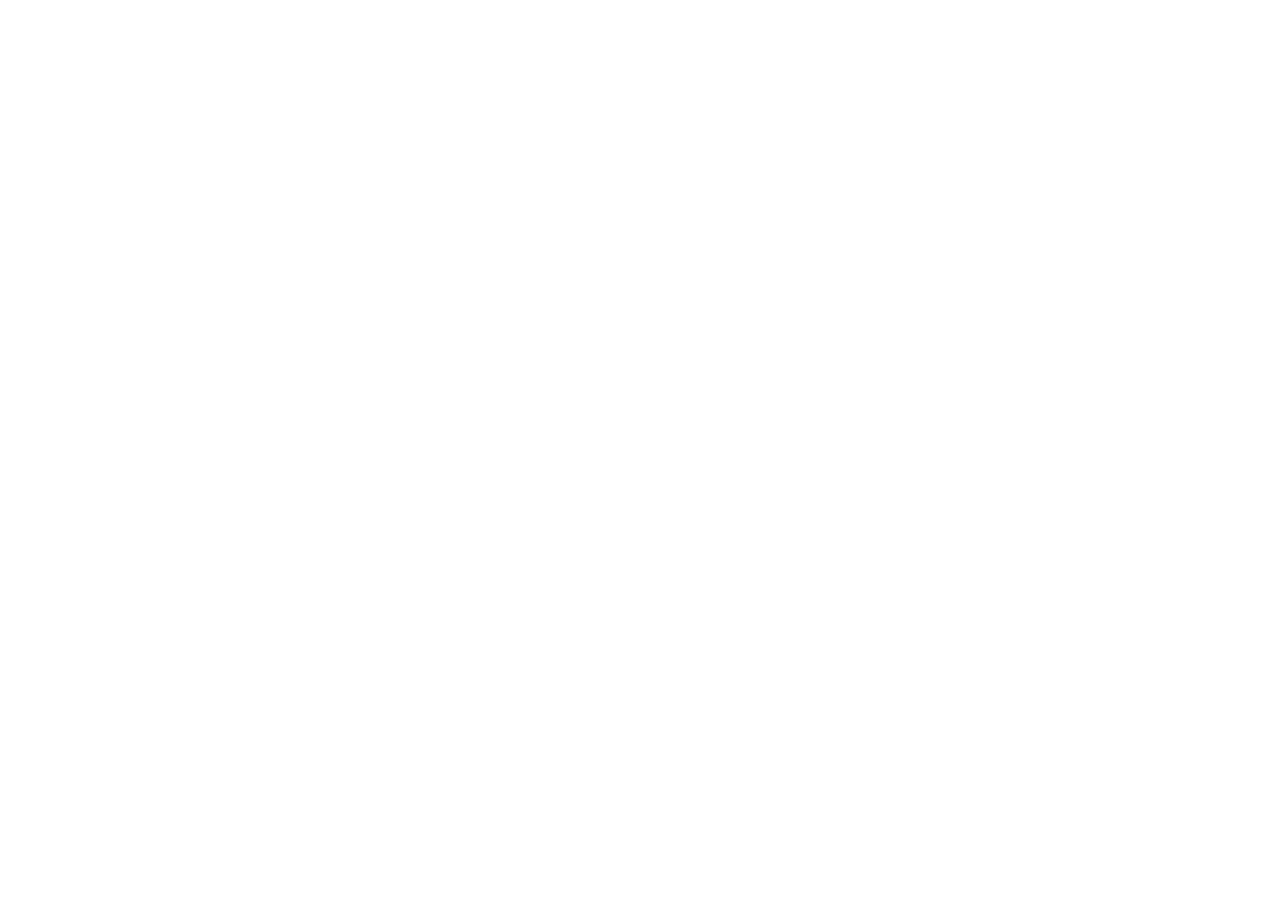
==== index.html @ 7aabcf3b "added required assects" ====
<!DOCTYPE html>
<html lang="en">
<head>
    <meta charset="UTF-8">
    <meta http-equiv="X-UA-Compatible" content="IE=edge">
    <meta name="viewport" content="width=device-width, initial-scale=1.0">
    <title>Gammer Zone</title>
</head>
<body>
    
</body>
</html>
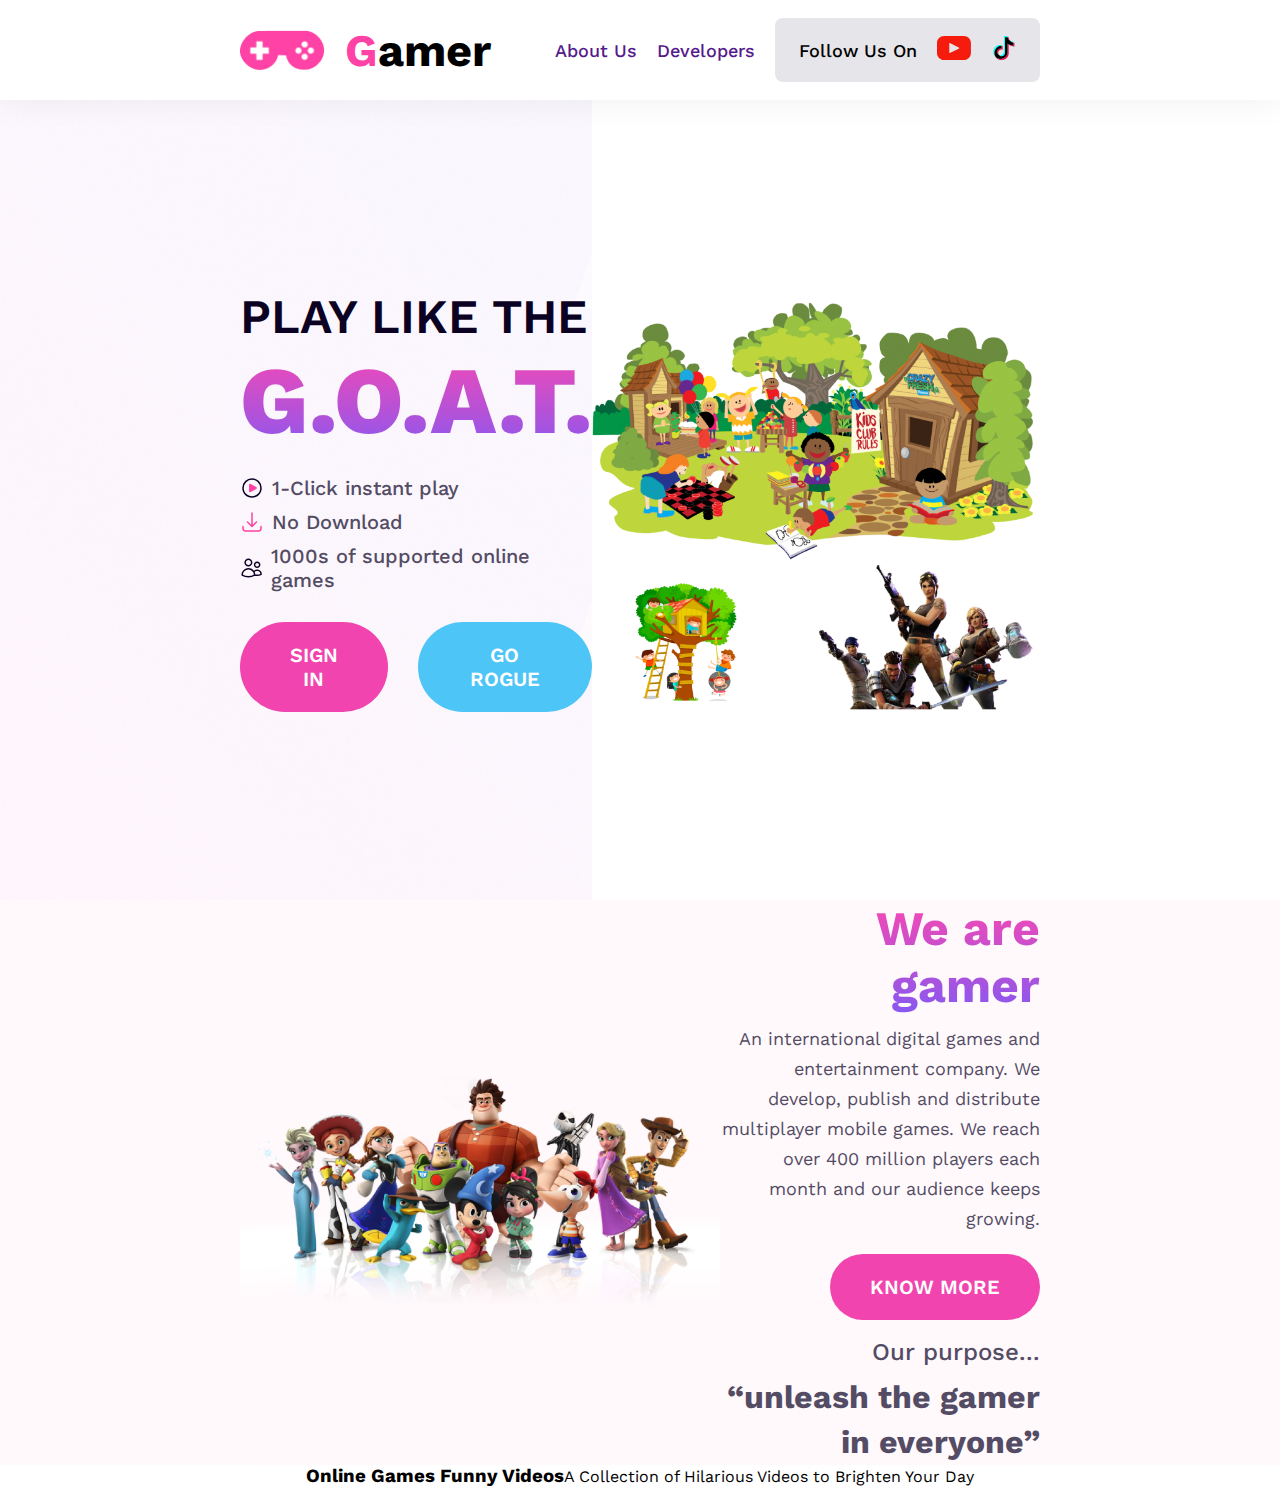
==== commit a4d0ed80: "added section gamer and gero section" ====
--- a/index.html
+++ b/index.html
@@ -4,9 +4,131 @@
     <meta charset="UTF-8">
     <meta http-equiv="X-UA-Compatible" content="IE=edge">
     <meta name="viewport" content="width=device-width, initial-scale=1.0">
+    <link rel="stylesheet" href="./style.css">
+    <link rel="icon" type="image/x-icon" href="./images/Frame.png">
+
     <title>Gammer Zone</title>
 </head>
 <body>
+    <!-- nav section start  -->
+
+    <nav class="nav">
+
+        <div class="logo">
+            <img src="./images/Frame.png" alt="">
+            <p class="logo-txt"><span class="primary-color">G</span>amer</p>
+        </div>
+
+        <div class="nav-right-part">
+            <ul>
+                <li><a href="" class="nav_btn">About Us</a></li>
+                <li><a href="" class="nav_btn">Developers</a></li>
+            </ul>
+            <div class="follow_nav">
+                <p>Follow Us On</p>
+                <div class="follow_img">
+                    <a href="">
+                        <svg xmlns="http://www.w3.org/2000/svg" width="34" height="24" viewBox="0 0 34 24" fill="none">
+                            <path d="M26.8723 0H7.04397C3.15369 0 0 3.15369 0 7.04397V16.956C0 20.8463 3.15369 24 7.04397 24H26.8723C30.7626 24 33.9163 20.8463 33.9163 16.956V7.04397C33.9163 3.15369 30.7626 0 26.8723 0ZM22.1085 12.4823L12.8341 16.9056C12.587 17.0234 12.3016 16.8432 12.3016 16.5695V7.4464C12.3016 7.16875 12.5945 6.98879 12.8422 7.11431L22.1165 11.8141C22.3923 11.9538 22.3875 12.3492 22.1085 12.4823Z" fill="#F61C0D"/>
+                          </svg>
+                    </a>
+                      <a href="">
+                        <svg xmlns="http://www.w3.org/2000/svg" width="25" height="24" viewBox="0 0 25 24" fill="none">
+                            <path d="M9.45219 12.4407C7.54906 12.4407 6.01156 13.9782 6.03969 15.8626C6.05844 17.072 6.72406 18.122 7.70375 18.7079C7.37094 18.197 7.17406 17.5923 7.16469 16.9407C7.13656 15.0563 8.67406 13.5188 10.5772 13.5188C10.9522 13.5188 11.3131 13.5798 11.6506 13.6876V9.91416C11.2991 9.8626 10.9381 9.83447 10.5772 9.83447C10.5584 9.83447 10.5444 9.83447 10.5256 9.83447V12.6095C10.1881 12.5017 9.82719 12.4407 9.45219 12.4407Z" fill="#F00044"/>
+                            <path d="M17.6787 1.125H17.6506H16.6756C16.9568 2.53594 17.749 3.76406 18.8553 4.59844C18.1287 3.6375 17.6881 2.4375 17.6787 1.125Z" fill="#F00044"/>
+                            <path d="M23.4162 6.86729C23.0459 6.86729 22.6897 6.82979 22.3381 6.76416V9.46885C21.0631 9.46885 19.8256 9.22041 18.6631 8.72354C17.9131 8.40479 17.2147 7.99697 16.5725 7.50479L16.5912 15.8438C16.5819 17.7188 15.8412 19.4767 14.5006 20.8032C13.4084 21.8813 12.0256 22.5704 10.5256 22.7907C10.174 22.8423 9.81311 22.8704 9.45217 22.8704C7.84905 22.8704 6.32092 22.3501 5.07874 21.3892C5.21936 21.5579 5.36936 21.722 5.53342 21.8813C6.88342 23.2126 8.67405 23.9485 10.5819 23.9485C10.9428 23.9485 11.3037 23.9204 11.6553 23.8688C13.1553 23.6485 14.5381 22.9595 15.6303 21.8813C16.9709 20.5548 17.7115 18.797 17.7209 16.922L17.6506 8.58291C18.2881 9.0751 18.9865 9.4876 19.7412 9.80166C20.9084 10.2938 22.1459 10.547 23.4162 10.547" fill="#F00044"/>
+                            <path d="M5.51938 11.911C6.85532 10.5845 8.63188 9.84854 10.5256 9.83447V8.83604C10.1741 8.78447 9.81313 8.75635 9.45219 8.75635C7.53969 8.75635 5.74438 9.49229 4.39438 10.8329C3.06782 12.1501 2.30844 13.9501 2.31313 15.8204C2.31313 17.7048 3.05844 19.472 4.40376 20.8079C4.61938 21.0188 4.83969 21.2157 5.07407 21.3938C4.01469 20.1329 3.43813 18.5579 3.43344 16.8985C3.43813 15.0282 4.19282 13.2282 5.51938 11.911Z" fill="#08FFF9"/>
+                            <path d="M22.3381 6.76401V5.76089H22.3287C21.0256 5.76089 19.8256 5.32964 18.86 4.59839C19.699 5.70464 20.9272 6.49214 22.3381 6.76401Z" fill="#08FFF9"/>
+                            <path d="M10.385 20.2594C10.8303 20.2828 11.2569 20.2219 11.6506 20.0953C13.01 19.65 13.9897 18.3844 13.9897 16.8937L13.9944 11.3156V1.125H16.6756C16.6053 0.773438 16.5678 0.417188 16.5631 0.046875H12.8694V10.2328L12.8647 15.8109C12.8647 17.3016 11.885 18.5672 10.5256 19.0125C10.1319 19.1438 9.7053 19.2047 9.25999 19.1766C8.6928 19.1438 8.16311 18.975 7.70374 18.7031C8.2803 19.5938 9.26467 20.1984 10.385 20.2594Z" fill="#08FFF9"/>
+                            <path d="M10.5256 22.7906C12.0256 22.5703 13.4084 21.8812 14.5006 20.8031C15.8413 19.4766 16.5819 17.7188 16.5913 15.8438L16.5725 7.50469C17.21 7.99688 17.9084 8.40938 18.6631 8.72344C19.8303 9.21563 21.0678 9.46875 22.3381 9.46875V6.76406C20.9272 6.49219 19.6991 5.70469 18.86 4.59844C17.7538 3.76406 16.9569 2.53594 16.6803 1.125H13.9944V11.3109L13.9897 16.8891C13.9897 18.3797 13.01 19.6453 11.6506 20.0906C11.2569 20.2219 10.8303 20.2828 10.385 20.2547C9.26001 20.1938 8.28032 19.5891 7.70376 18.7031C6.72407 18.1219 6.05844 17.0672 6.03969 15.8578C6.01157 13.9734 7.54907 12.4359 9.45219 12.4359C9.82719 12.4359 10.1881 12.4969 10.5256 12.6047V9.82969C8.63188 9.84375 6.85532 10.5797 5.51938 11.9062C4.19282 13.2234 3.43344 15.0234 3.43813 16.8891C3.43813 18.5484 4.01469 20.1234 5.07876 21.3844C6.32563 22.3453 7.84907 22.8656 9.45219 22.8656C9.81313 22.8703 10.1741 22.8422 10.5256 22.7906Z" fill="black"/>
+                          </svg>
+                      </a>
+                </div>
+                
+            </div>
+        </div>
+
+    </nav>
+
+    <!-- nav section end  -->
+
+    <!-- hero section start  -->
+
+    <section id="hero" class="hero ">
+        <div class="hero_left_box">
+            <p class="hero_top_txt">Play Like The</p>
+            <p class="hero_mid_txt">G.O.A.T.</p>
+            <ul>
+                <li><svg xmlns="http://www.w3.org/2000/svg" width="24" height="24" viewBox="0 0 24 24" fill="none">
+                    <path d="M21 12C21 13.1819 20.7672 14.3522 20.3149 15.4442C19.8626 16.5361 19.1997 17.5282 18.364 18.364C17.5282 19.1997 16.5361 19.8626 15.4442 20.3149C14.3522 20.7672 13.1819 21 12 21C10.8181 21 9.64778 20.7672 8.55585 20.3149C7.46392 19.8626 6.47177 19.1997 5.63604 18.364C4.80031 17.5282 4.13738 16.5361 3.68508 15.4442C3.23279 14.3522 3 13.1819 3 12C3 9.61305 3.94821 7.32387 5.63604 5.63604C7.32387 3.94821 9.61305 3 12 3C14.3869 3 16.6761 3.94821 18.364 5.63604C20.0518 7.32387 21 9.61305 21 12Z" stroke="#0B0223" stroke-width="1.5" stroke-linecap="round" stroke-linejoin="round"/>
+                    <path d="M15.91 11.672C15.9686 11.7044 16.0174 11.752 16.0513 11.8097C16.0853 11.8673 16.1032 11.9331 16.1032 12C16.1032 12.0669 16.0853 12.1327 16.0513 12.1903C16.0174 12.248 15.9686 12.2955 15.91 12.328L10.307 15.441C10.2499 15.4727 10.1855 15.4889 10.1202 15.4881C10.0549 15.4873 9.99099 15.4694 9.93472 15.4363C9.87845 15.4031 9.8318 15.3559 9.79941 15.2992C9.76701 15.2425 9.74998 15.1783 9.75 15.113V8.887C9.75 8.601 10.057 8.421 10.307 8.56L15.91 11.672Z" fill="url(#paint0_linear_61_274)" stroke="url(#paint1_linear_61_274)" stroke-width="1.5" stroke-linecap="round" stroke-linejoin="round"/>
+                    <defs>
+                      <linearGradient id="paint0_linear_61_274" x1="10.5844" y1="11.9992" x2="15.3371" y2="11.9992" gradientUnits="userSpaceOnUse">
+                        <stop stop-color="#FF42A5"/>
+                        <stop offset="1" stop-color="#FF42A5"/>
+                      </linearGradient>
+                      <linearGradient id="paint1_linear_61_274" x1="10.5844" y1="11.9992" x2="15.3371" y2="11.9992" gradientUnits="userSpaceOnUse">
+                        <stop stop-color="#FF42A5"/>
+                        <stop offset="1" stop-color="#FF42A5"/>
+                      </linearGradient>
+                    </defs>
+                  </svg>
+                  <p>1-Click instant play</p></li>
+                <li><svg xmlns="http://www.w3.org/2000/svg" width="24" height="24" viewBox="0 0 24 24" fill="none">
+                    <path d="M3 16.5V18.75C3 19.3467 3.23705 19.919 3.65901 20.341C4.08097 20.7629 4.65326 21 5.25 21H18.75C19.3467 21 19.919 20.7629 20.341 20.341C20.7629 19.919 21 19.3467 21 18.75V16.5M16.5 12L12 16.5M12 16.5L7.5 12M12 16.5V3" stroke="url(#paint0_linear_61_286)" stroke-width="1.5" stroke-linecap="round" stroke-linejoin="round"/>
+                    <defs>
+                      <linearGradient id="paint0_linear_61_286" x1="5.36416" y1="11.9976" x2="18.8295" y2="11.9976" gradientUnits="userSpaceOnUse">
+                        <stop stop-color="#FF42A5"/>
+                        <stop offset="1" stop-color="#FF42A5"/>
+                      </linearGradient>
+                    </defs>
+                  </svg>
+                  <p>No Download</p></li>
+                <li><svg xmlns="http://www.w3.org/2000/svg" width="24" height="24" viewBox="0 0 24 24" fill="none">
+                    <path d="M15 19.128C15.853 19.3757 16.7368 19.5009 17.625 19.5C19.0534 19.5021 20.4633 19.1764 21.746 18.548C21.7839 17.6517 21.5286 16.7675 21.0188 16.0293C20.509 15.2912 19.7724 14.7394 18.9207 14.4575C18.0691 14.1757 17.1487 14.1791 16.2992 14.4674C15.4497 14.7557 14.7173 15.313 14.213 16.055M15 19.128V19.125C15 18.012 14.714 16.965 14.213 16.055M15 19.128V19.234C13.0755 20.3931 10.8706 21.0038 8.62402 21C6.29302 21 4.11202 20.355 2.25002 19.234L2.24902 19.125C2.24826 17.7095 2.71864 16.3339 3.58601 15.2153C4.45338 14.0966 5.6684 13.2984 7.03951 12.9466C8.41063 12.5948 9.85985 12.7093 11.1587 13.2721C12.4575 13.8349 13.5321 14.814 14.213 16.055M12 6.375C12 7.27011 11.6444 8.12855 11.0115 8.76149C10.3786 9.39442 9.52013 9.75 8.62502 9.75C7.72992 9.75 6.87147 9.39442 6.23854 8.76149C5.6056 8.12855 5.25002 7.27011 5.25002 6.375C5.25002 5.47989 5.6056 4.62145 6.23854 3.98851C6.87147 3.35558 7.72992 3 8.62502 3C9.52013 3 10.3786 3.35558 11.0115 3.98851C11.6444 4.62145 12 5.47989 12 6.375ZM20.25 8.625C20.25 9.32119 19.9735 9.98887 19.4812 10.4812C18.9889 10.9734 18.3212 11.25 17.625 11.25C16.9288 11.25 16.2612 10.9734 15.7689 10.4812C15.2766 9.98887 15 9.32119 15 8.625C15 7.92881 15.2766 7.26113 15.7689 6.76884C16.2612 6.27656 16.9288 6 17.625 6C18.3212 6 18.9889 6.27656 19.4812 6.76884C19.9735 7.26113 20.25 7.92881 20.25 8.625Z" stroke="#0B0223" stroke-width="1.5" stroke-linecap="round" stroke-linejoin="round"/>
+                  </svg>
+                  <p>1000s of supported online games</p>
+                </li>
+            </ul>
+            <div class="btn_part">
+                <button class="btn_primary" type="submit">Sign In
+                </button>
+                <button class="btn_secondary" type="submit">Go Rogue</button>
+            </div>
+        </div>
+        <div class="hero_right_box">
+            <img src="./images/Group 18.png" alt="">
+        </div>
+    </section>
+
+
+    <!-- hero section end -->
+
+
+
+    <!-- we gamer section start  -->
+    <section class="we_gamer section">
+        <div class="we_gamer_left">
+            <img src="./images/pngwing 4.png" alt="">
+        </div>
+        <div class="we_gamer_right">
+            <p class="we_gamer_top">We are gamer</p>
+            <p class="we_gamer_desc">An international digital games and entertainment company. We develop, publish and distribute multiplayer mobile games. We reach over 400 million players each month and our audience keeps growing.</p>
+            <button class="btn_primary" type="submit">know more</button>
+            <p class="we_gamer_purpuse">Our purpose...</p>
+            <p class="we_gamer_quta">“unleash the gamer in everyone”</p>
+        </div>
+    </section>
+    <!-- we gamer section end  -->
+
+    <!-- online games section  -->
+    <section class="online_game section">
+        <h3 class="section_title online_game_title">Online Games <span>Funny Videos</span></h3>
+        <p class="section_description online_game_description">
+            A Collection of Hilarious Videos to Brighten Your Day
+        </p>
+    </section>
+    <!-- online game section end  -->
     
 </body>
 </html>--- a/style.css
+++ b/style.css
@@ -0,0 +1,377 @@
+/* font  */
+
+  @import url('https://fonts.googleapis.com/css2?family=Covered+By+Your+Grace&family=Oleo+Script&family=Titillium+Web:wght@300;400;700&family=Work+Sans:wght@500;600;700;800;900&display=swap');
+
+
+  /* primary css start  */
+*{
+    margin: 0;
+    padding: 0;
+    font-family: Work Sans;
+}
+
+.primary-color{
+    color: #FF42A5;
+}
+
+ul , li, a{
+    list-style: none;
+    text-decoration: none;
+}
+
+.btn_primary{
+    color: #FFF;
+font-size: 20px;
+font-weight: 600;
+text-transform: uppercase;
+border-radius: 48px;
+background: #F144AE;
+padding: 21px 40px;
+border: none;
+}
+
+.btn_secondary{
+    color: #FFF;
+font-size: 20px;
+font-weight: 600;
+text-transform: uppercase;
+border-radius: 48px;
+background: #4EC5F7;
+padding: 21px 40px;
+border: none;
+}
+
+
+.section{
+    padding: 0px 240px;
+    display: flex;
+    align-items: center;
+    justify-content: center;
+}
+
+img{
+    width: 100%;
+}
+/* primary css end  */
+
+
+nav{
+    height: 100px;
+    display: flex;
+    align-items: center;
+    justify-content: space-between;
+    background-color: #fff;
+    padding: 0px 240px;
+    box-shadow: 0px 4px 30px 0px rgba(0, 0, 0, 0.05);
+}
+
+.logo{
+    display: flex;
+    align-items: center;
+    justify-content: center;
+    gap: 20px;
+}
+
+.logo img{
+    width: 5.313rem;
+    
+}
+
+.logo p{
+    font-size: 2.813rem;
+    font-weight: 700;
+}
+
+
+.nav-right-part, .follow_nav, .follow_img{
+    display: flex;
+    align-items: center;
+    justify-content: center;
+    gap: 20px;
+}
+
+.nav-right-part ul{
+    display: flex;
+    align-items: center;
+    justify-content: center;
+    gap: 20px;
+    font-size: 1.125rem;
+font-weight: 500;
+}
+
+.follow_nav{
+    border-radius: 8px;
+background: rgba(11, 2, 35, 0.10);
+padding: 1.125rem 1.5rem ;
+font-size: 1.125rem;
+font-weight: 500;
+
+}
+
+
+/* end  */
+
+/* hero css start  */
+.hero{
+    display: flex;
+    align-items: center;
+    justify-content: space-between;
+    height: calc(100vh - 100px);
+}
+
+.hero_left_box{
+    background-image: url("./images/Group\ 14.png");
+    background-position: center;
+    background-size: cover;
+    background-repeat: no-repeat, repeat;
+    width: calc(50% - 240px);
+    display: flex;
+    flex-direction: column;
+    padding-left: 240px;
+    height: 100%;
+    justify-content: center;
+
+}
+.hero_right_box{
+    padding-right: 240px;
+}
+
+.hero_left_box ul li{
+    display: flex;
+    align-items: center;
+    gap: 8px;
+    color: #534C64;
+font-family: Work Sans;
+font-size: 20px;
+font-weight: 500;
+margin-top: 10px;
+}
+
+.hero_top_txt{
+    color: #0B0223;
+font-size: 48px;
+font-weight: 600;
+text-transform: uppercase;
+}
+
+.hero_mid_txt{
+    background: linear-gradient(180deg, #F948B2 0%, #8758F1 100%);
+background-clip: text;
+-webkit-background-clip: text;
+-webkit-text-fill-color: transparent;
+font-size: 95px;
+font-weight: 800;
+text-transform: uppercase;
+margin-bottom: 10px;
+}
+
+.btn_part{
+    margin-top: 30px;
+    gap: 30px;
+    display: flex;
+}
+.btn_part button{
+    cursor: pointer;
+}
+
+/* her section end  */
+
+/* we gamer section start  */
+.we_gamer{
+    background: linear-gradient(90deg, rgba(255, 66, 165, 0.03) 0%, rgba(255, 66, 165, 0.03) 100%);
+}
+
+.we_gamer_left{
+    width: 60%;
+    flex: 0.6;
+}
+
+.we_gamer_right .we_gamer_top{
+    background: linear-gradient(180deg, #F948B2 0%, #8758F1 100%);
+background-clip: text;
+-webkit-background-clip: text;
+-webkit-text-fill-color: transparent;
+text-align: right;
+font-size: 48px;
+font-weight: 700;
+}
+
+.we_gamer_desc{
+    color: #534C64;
+text-align: right;
+font-family: Work Sans;
+font-size: 18px;
+font-style: normal;
+font-weight: 400;
+line-height: 30px; /* 166.667% */
+margin: 10px 0px 20px 0px;
+}
+
+.we_gamer_purpuse{
+    color: #534C64;
+text-align: right;
+font-size: 24px;
+font-weight: 500;
+line-height: 45px; 
+margin-top: 10px;
+}
+
+.we_gamer_quta{
+    color: #534C64;
+font-size: 32px;
+font-weight: 700;
+line-height: 45px;
+text-align: right;
+}
+
+.we_gamer_right{
+    display: flex;
+    align-items: end;
+    justify-content: end;
+    flex-direction: column;
+    flex: 0.4;
+}
+/* responsive css start  */
+
+
+/* for mobile  */
+@media screen and (max-width: 425px) {
+    .nav, .nav-right-part{
+        flex-direction: column;
+        box-shadow: none;
+
+    }
+    .nav{
+        height: auto;
+    padding: 15px 20px;
+        
+    }
+    .section{
+        height: auto;
+        padding: 15px 60px;
+        flex-direction:  column;
+        
+    }
+    .nav-right-part ul{
+        flex-direction: column;
+    }
+
+    .logo{
+        margin-bottom: 10px;
+    }
+    .hero_left_box{
+        padding: 15px 20px;
+    }
+    .hero_right_box{
+         padding: 15px 20px;
+    }
+    .hero{
+        flex-direction: column-reverse;    }
+    .hero_left_box{
+        justify-content: center;
+        align-items: center;
+        width: 100%;
+    }
+    .we_gamer{
+        text-align: center;
+    }
+    .we_gamer_right{
+        align-items: center;
+        justify-content: center;
+    }
+    .we_gamer_right .we_gamer_top{
+ 
+    text-align: center;
+    }
+    
+    .we_gamer_desc{
+        text-align: center;
+    }
+    
+    .we_gamer_purpuse{
+        text-align: center;
+    }
+    
+    .we_gamer_quta{
+        text-align: center;
+    }
+}
+
+
+/* for mobile part end  */
+
+
+/* for tablet  */
+@media screen and (min-width: 425px) and (max-width: 768px){
+    .nav, .nav-right-part{
+        flex-direction: column;
+        box-shadow: none;
+
+    }
+    .nav, .section, .hero{
+        height: auto;
+    padding: 15px 30px;
+        
+    }
+    .section{
+        padding: 15px 70px;
+        flex-direction:  column;
+    }
+    .nav-right-part ul{
+        flex-direction: column;
+    }
+
+    .logo{
+        margin-bottom: 10px;
+    }
+    .hero_left_box{
+        padding: 30px 30px;
+    }
+    .hero_right_box{
+         padding: 30px 30px;
+    }
+    .hero{
+        flex-direction: column-reverse;    }
+    .hero_left_box{
+        justify-content: center;
+        align-items: center;
+        width: 100%;
+    }
+    .we_gamer_right{
+        align-items: center;
+        justify-content: center;
+    }
+    .we_gamer_desc{
+        text-align: center;
+        }
+        
+        .we_gamer_purpuse{
+            text-align: center;
+        }
+        
+        .we_gamer_quta{
+        text-align: center;
+        }
+}
+
+/* for tablet  end*/
+
+
+/* for medium divice  */
+
+@media screen and (min-width: 768px) and (max-width: 1024px){
+    .nav{
+        height: auto;
+    padding: 15px 80px;
+        
+    }
+    .hero_left_box{
+        padding: 30px 80px;
+        
+    }
+    .hero_right_box{
+        padding: 30px 80px;
+    }
+}
+
+/* for medium device end  */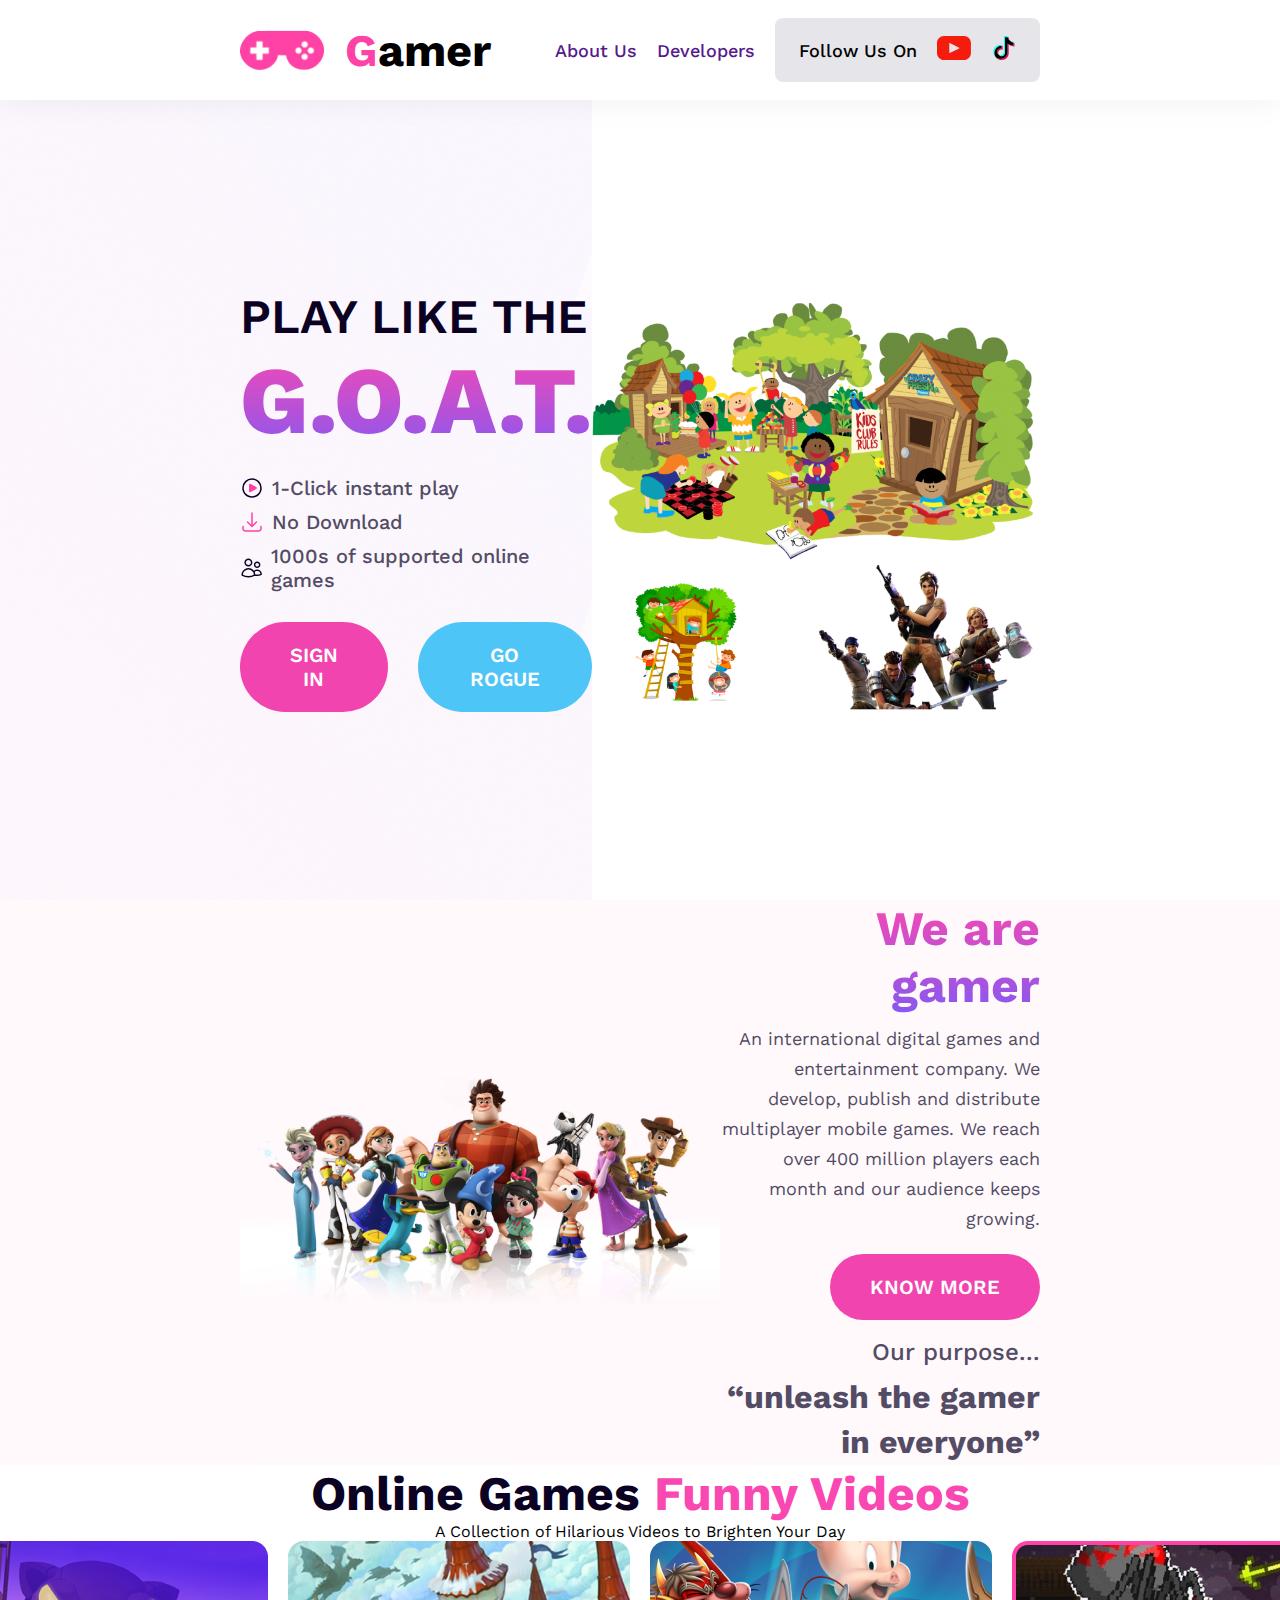
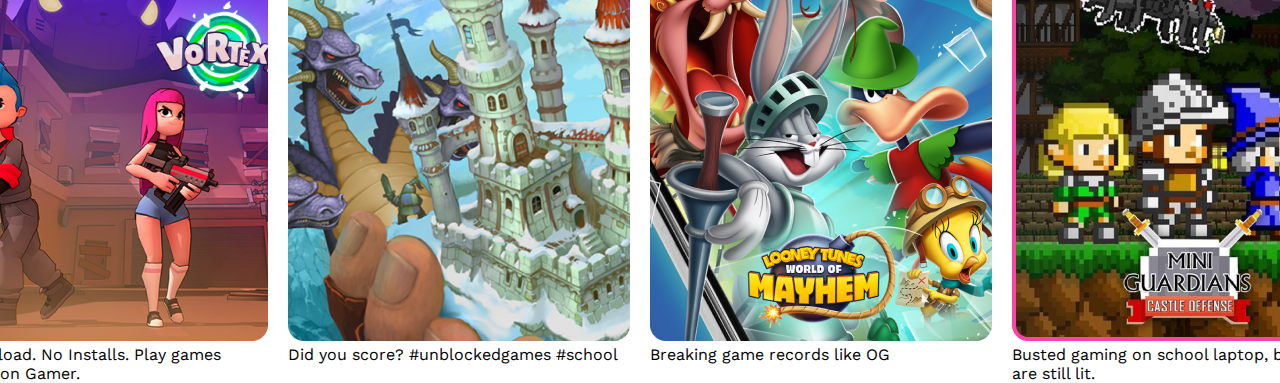
==== commit db87dbe1: "added online game section" ====
--- a/index.html
+++ b/index.html
@@ -127,6 +127,110 @@
         <p class="section_description online_game_description">
             A Collection of Hilarious Videos to Brighten Your Day
         </p>
+        <div class="card_container">
+          
+            <div class="card card_1">
+                <div class="card_main">
+                    <img src="./images/Rectangle 4.png" alt="">
+                <div class="overlay">
+                    <div class="overlay-content">
+                        <svg xmlns="http://www.w3.org/2000/svg" width="48" height="48" viewBox="0 0 48 48" fill="none">
+                            <g clip-path="url(#clip0_62_379)">
+                              <path d="M24 0C10.7656 0 0 10.7666 0 24C0 37.2334 10.7656 48 24 48C37.2344 48 48 37.2334 48 24C48 10.7666 37.2344 0 24 0ZM33.541 24.8408L19.5411 33.8408C19.377 33.9473 19.1875 34 19 34C18.836 34 18.6699 33.959 18.5215 33.878C18.1992 33.7022 18 33.3662 18 33V15C18 14.6338 18.1992 14.2978 18.5215 14.122C18.8379 13.9482 19.2344 13.9589 19.5411 14.1592L33.541 23.1592C33.8262 23.3427 34 23.6602 34 24C34 24.3398 33.8262 24.6572 33.541 24.8408Z" fill="white"/>
+                            </g>
+                            <defs>
+                              <clipPath id="clip0_62_379">
+                                <rect width="48" height="48" fill="white"/>
+                              </clipPath>
+                            </defs>
+                          </svg>
+                          <p class="overlay_content_txt">
+                            Watch Now
+                          </p>
+                    </div>
+                </div>
+                </div>
+                <p class="card_description">
+                    No Download. No Installs. Play games Instantly on Gamer.
+                </p>
+            </div>
+            <div class="card card_1">
+                <div class="card_main">
+                    <img src="./images/Rectangle 5.png" alt="">
+                <div class="overlay">
+                    <div class="overlay-content">
+                        <svg xmlns="http://www.w3.org/2000/svg" width="48" height="48" viewBox="0 0 48 48" fill="none">
+                            <g clip-path="url(#clip0_62_379)">
+                              <path d="M24 0C10.7656 0 0 10.7666 0 24C0 37.2334 10.7656 48 24 48C37.2344 48 48 37.2334 48 24C48 10.7666 37.2344 0 24 0ZM33.541 24.8408L19.5411 33.8408C19.377 33.9473 19.1875 34 19 34C18.836 34 18.6699 33.959 18.5215 33.878C18.1992 33.7022 18 33.3662 18 33V15C18 14.6338 18.1992 14.2978 18.5215 14.122C18.8379 13.9482 19.2344 13.9589 19.5411 14.1592L33.541 23.1592C33.8262 23.3427 34 23.6602 34 24C34 24.3398 33.8262 24.6572 33.541 24.8408Z" fill="white"/>
+                            </g>
+                            <defs>
+                              <clipPath id="clip0_62_379">
+                                <rect width="48" height="48" fill="white"/>
+                              </clipPath>
+                            </defs>
+                          </svg>
+                          <p class="overlay_content_txt">
+                            Watch Now
+                          </p>
+                    </div>
+                </div>
+                </div>
+                <p class="card_description">
+                    Did you score? #unblockedgames #school
+                </p>
+            </div>
+            <div class="card card_1">
+                <div class="card_main">
+                    <img src="./images/Rectangle 6.png" alt="">
+                <div class="overlay">
+                    <div class="overlay-content">
+                        <svg xmlns="http://www.w3.org/2000/svg" width="48" height="48" viewBox="0 0 48 48" fill="none">
+                            <g clip-path="url(#clip0_62_379)">
+                              <path d="M24 0C10.7656 0 0 10.7666 0 24C0 37.2334 10.7656 48 24 48C37.2344 48 48 37.2334 48 24C48 10.7666 37.2344 0 24 0ZM33.541 24.8408L19.5411 33.8408C19.377 33.9473 19.1875 34 19 34C18.836 34 18.6699 33.959 18.5215 33.878C18.1992 33.7022 18 33.3662 18 33V15C18 14.6338 18.1992 14.2978 18.5215 14.122C18.8379 13.9482 19.2344 13.9589 19.5411 14.1592L33.541 23.1592C33.8262 23.3427 34 23.6602 34 24C34 24.3398 33.8262 24.6572 33.541 24.8408Z" fill="white"/>
+                            </g>
+                            <defs>
+                              <clipPath id="clip0_62_379">
+                                <rect width="48" height="48" fill="white"/>
+                              </clipPath>
+                            </defs>
+                          </svg>
+                          <p class="overlay_content_txt">
+                            Watch Now
+                          </p>
+                    </div>
+                </div>
+                </div>
+                <p class="card_description">
+                    Breaking game records like OG
+                </p>
+            </div>
+            <div class="card card_1">
+                <div class="card_main">
+                    <img src="./images/Rectangle 7.png" alt="">
+                <div class="overlay">
+                    <div class="overlay-content">
+                        <svg xmlns="http://www.w3.org/2000/svg" width="48" height="48" viewBox="0 0 48 48" fill="none">
+                            <g clip-path="url(#clip0_62_379)">
+                              <path d="M24 0C10.7656 0 0 10.7666 0 24C0 37.2334 10.7656 48 24 48C37.2344 48 48 37.2334 48 24C48 10.7666 37.2344 0 24 0ZM33.541 24.8408L19.5411 33.8408C19.377 33.9473 19.1875 34 19 34C18.836 34 18.6699 33.959 18.5215 33.878C18.1992 33.7022 18 33.3662 18 33V15C18 14.6338 18.1992 14.2978 18.5215 14.122C18.8379 13.9482 19.2344 13.9589 19.5411 14.1592L33.541 23.1592C33.8262 23.3427 34 23.6602 34 24C34 24.3398 33.8262 24.6572 33.541 24.8408Z" fill="white"/>
+                            </g>
+                            <defs>
+                              <clipPath id="clip0_62_379">
+                                <rect width="48" height="48" fill="white"/>
+                              </clipPath>
+                            </defs>
+                          </svg>
+                          <p class="overlay_content_txt">
+                            Watch Now
+                          </p>
+                    </div>
+                </div>
+                </div>
+                <p class="card_description">
+                    Busted gaming on school laptop, but you are still lit.
+                </p>
+            </div>
+            
+        </div>
     </section>
     <!-- online game section end  -->
     
--- a/style.css
+++ b/style.css
@@ -231,6 +231,82 @@
     flex-direction: column;
     flex: 0.4;
 }
+
+
+/* end */
+
+/* online section start  */
+
+.online_game{
+    display: flex;
+    align-items: center;
+    justify-content: center;
+    flex-direction: column;
+}
+
+.card_container{
+    display: flex;
+    justify-content: space-between;
+    gap: 20px;
+}
+
+.card_main{
+    position: relative;
+    overflow: hidden;
+}
+
+.card_main img {
+    width: 100%;
+    height: 100%;
+    object-fit: cover;
+    width: 342px;
+height: 400px;
+  }
+
+/* The overlay element */
+.online_game_title{
+    color: #0B0223;
+    font-size: 48px;
+font-weight: 700;
+}
+
+.online_game_title span{
+    color: #F948B2 ;
+background-clip: text;
+font-size: 48px;
+font-weight: 700;
+}
+.overlay {
+    position: absolute;
+    top: 0;
+    left: 0;
+    width: 98.5%;
+    height: 98.5%;
+    background-color: rgba(0, 0, 0, 0.6);
+    opacity: 0; 
+    transition: opacity 0.3s ease; 
+    border-radius: 16px;
+    border: 3px solid #FF42A5 ;
+    cursor: pointer;
+  }
+  
+  /* The overlay content */
+  .overlay-content {
+    position: absolute;
+    top: 50%;
+    left: 50%;
+    transform: translate(-50%, -50%); /* Center the content */
+    text-align: center;
+    color: #fff; /* Set the text color */
+    cursor: pointer;
+
+  }
+  
+  /* Show the overlay when hovering on the container */
+  .card_main:hover .overlay {
+    opacity: 1;
+  }
+
 /* responsive css start  */
 
 
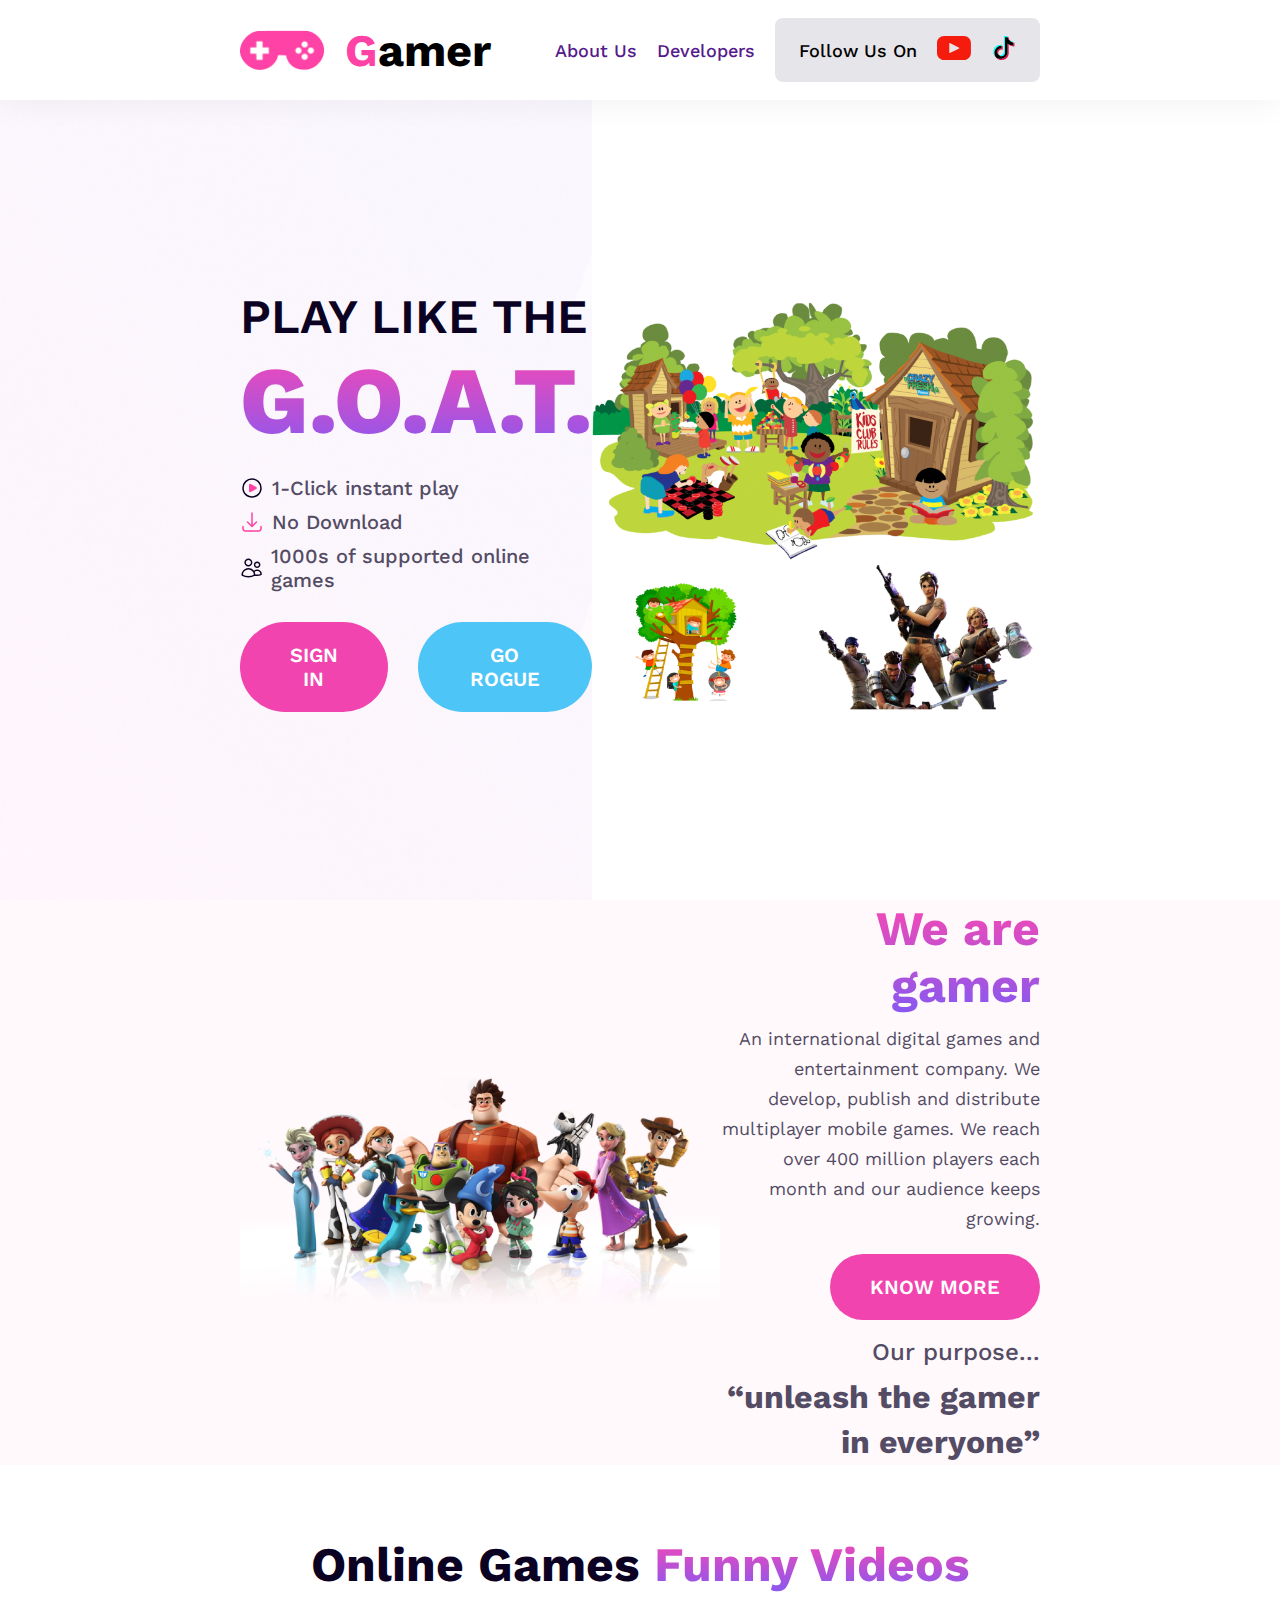
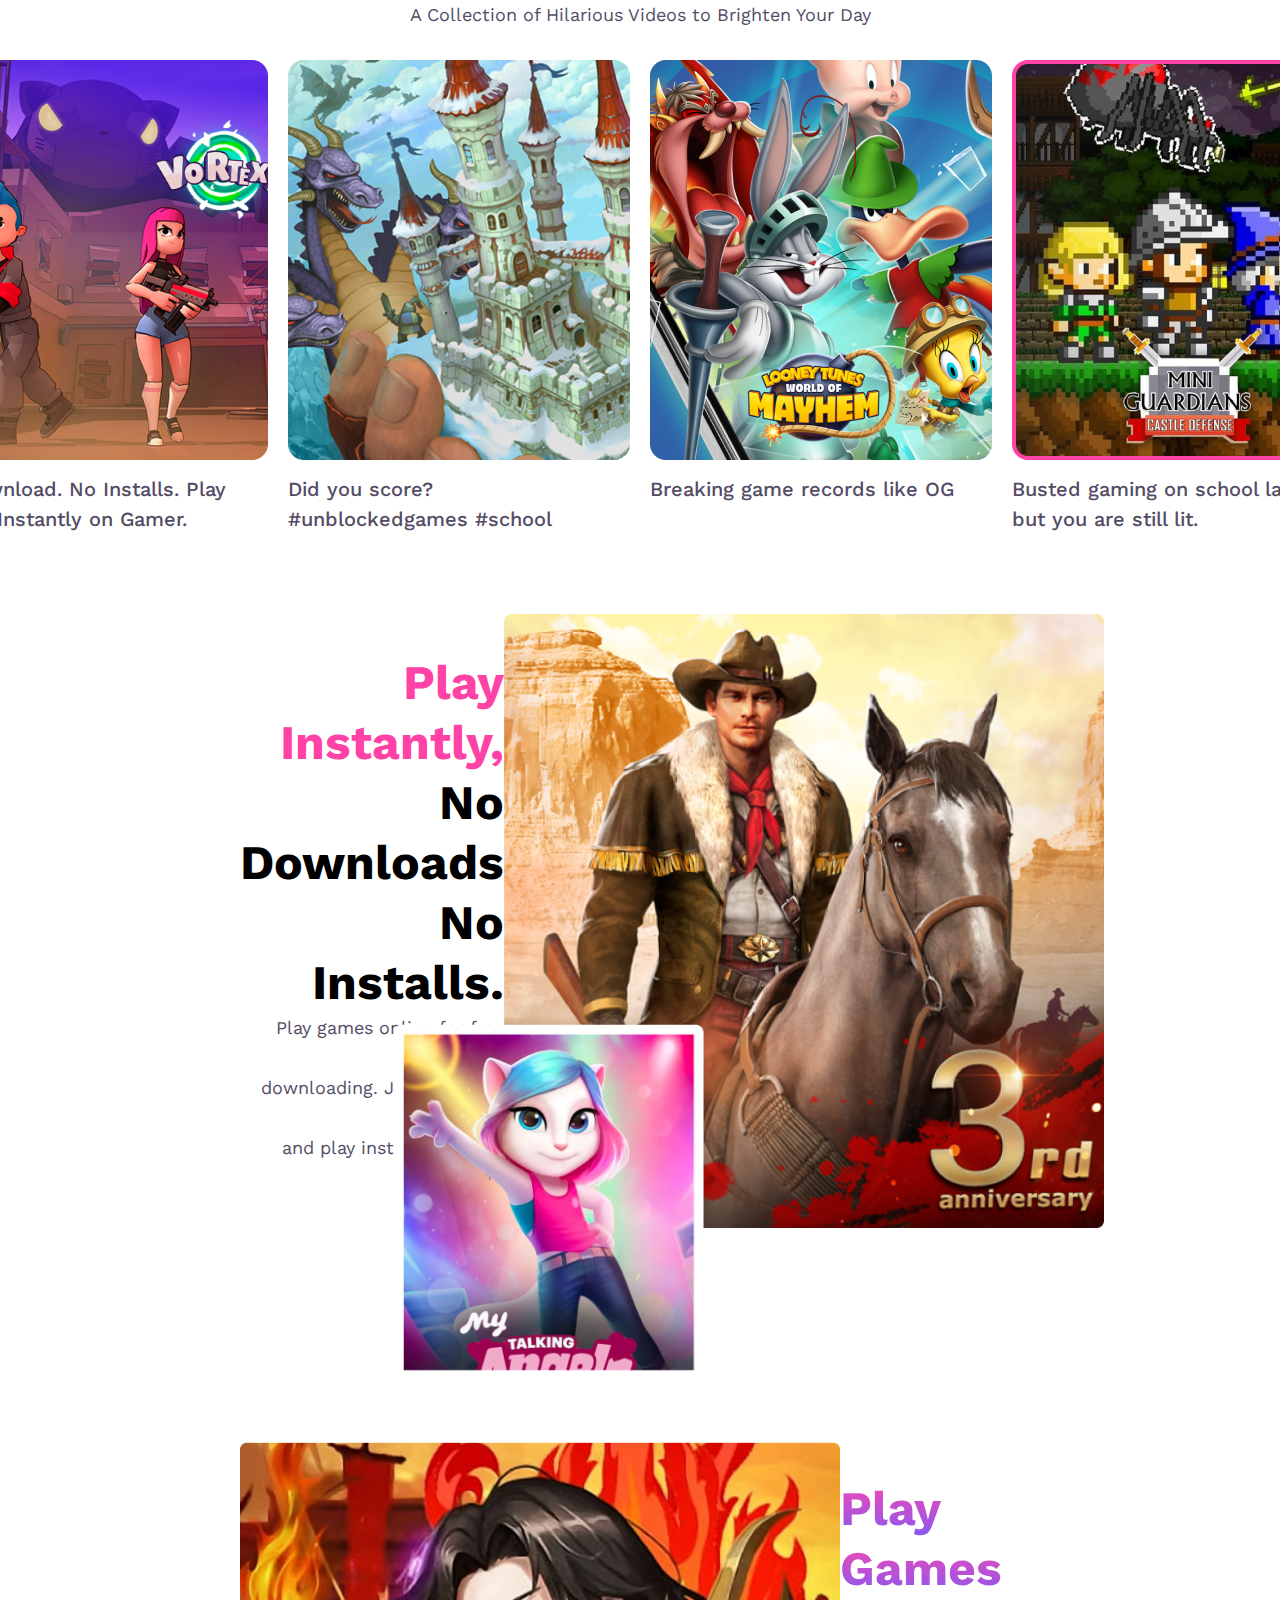
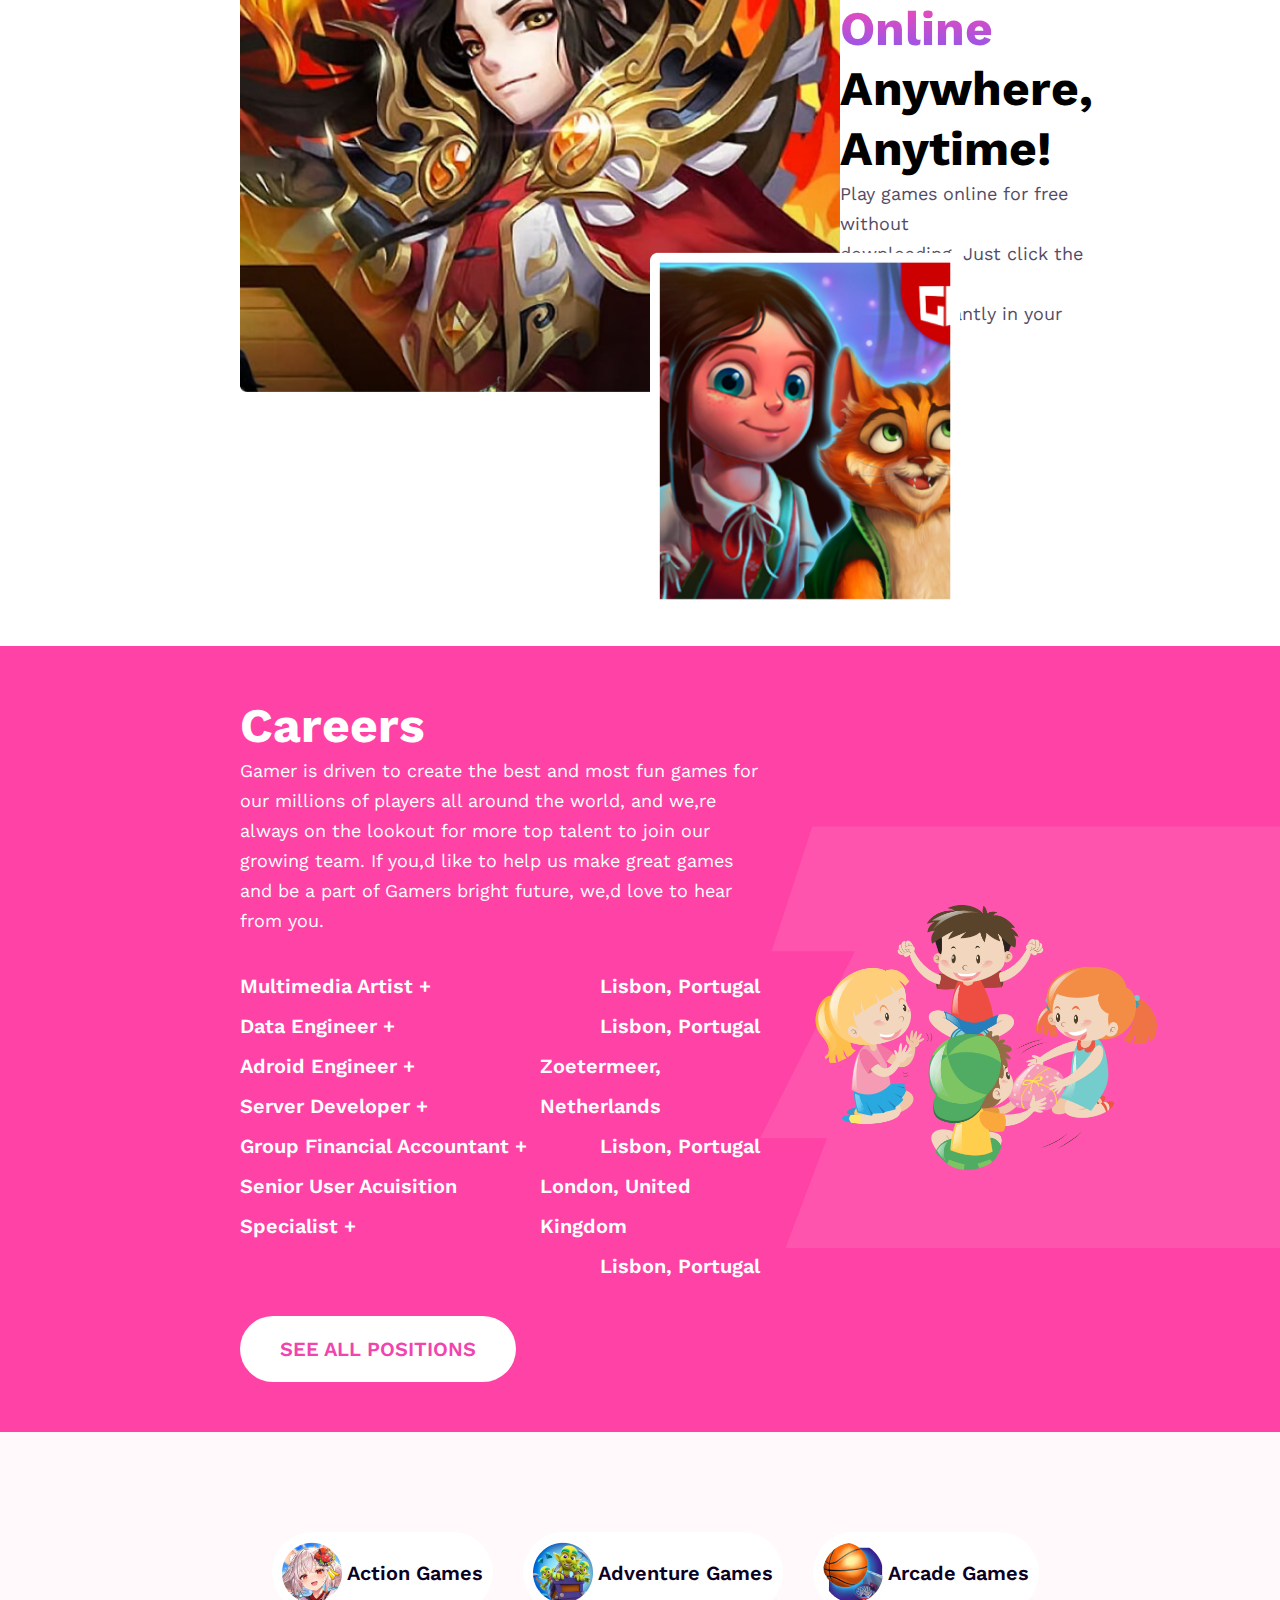
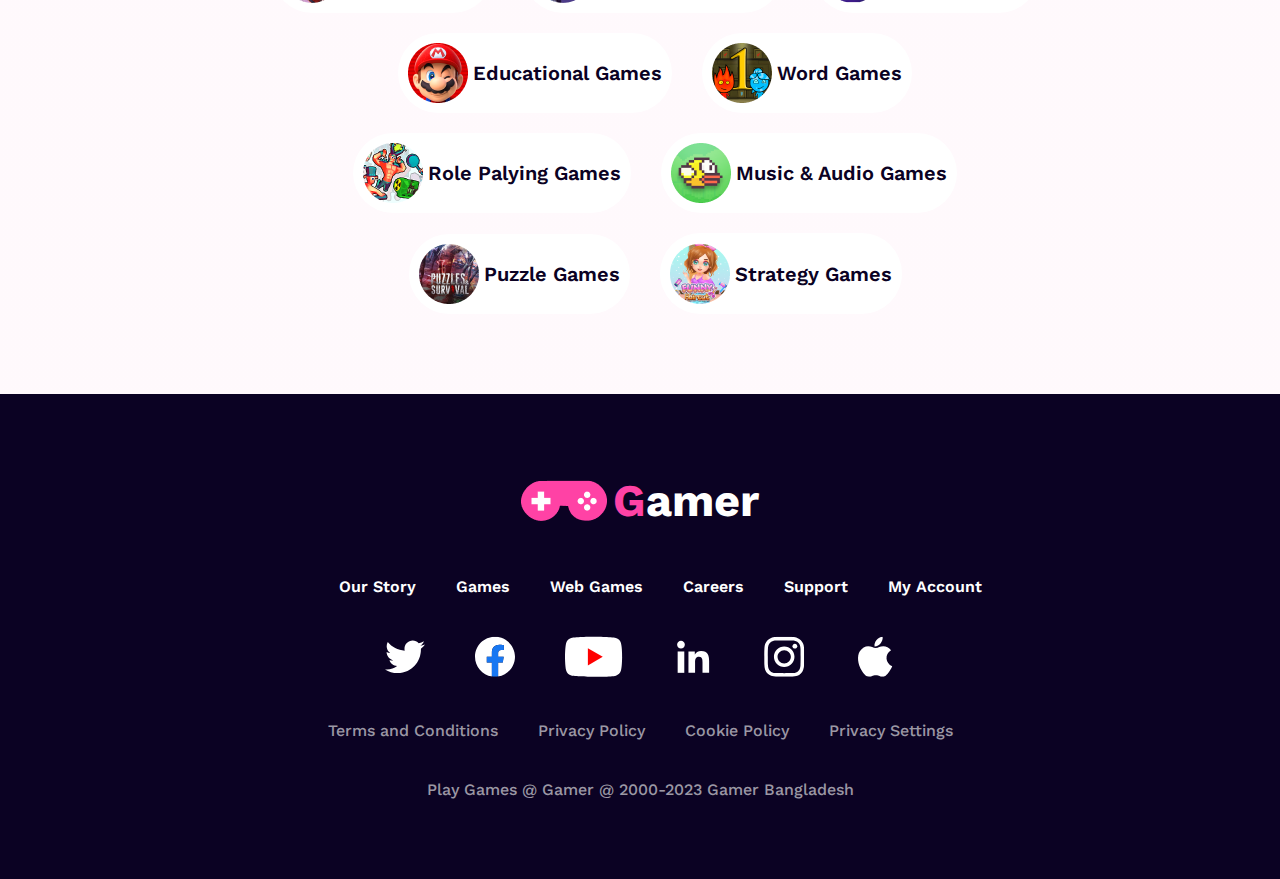
==== commit 01dd7f89: "added all section ans template done" ====
--- a/index.html
+++ b/index.html
@@ -7,7 +7,7 @@
     <link rel="stylesheet" href="./style.css">
     <link rel="icon" type="image/x-icon" href="./images/Frame.png">
 
-    <title>Gammer Zone</title>
+    <title>Gammer</title>
 </head>
 <body>
     <!-- nav section start  -->
@@ -144,7 +144,7 @@
                               </clipPath>
                             </defs>
                           </svg>
-                          <p class="overlay_content_txt">
+                          <p class="overlay_content_txt primary-color">
                             Watch Now
                           </p>
                     </div>
@@ -169,7 +169,7 @@
                               </clipPath>
                             </defs>
                           </svg>
-                          <p class="overlay_content_txt">
+                          <p class="overlay_content_txt primary-color">
                             Watch Now
                           </p>
                     </div>
@@ -194,7 +194,7 @@
                               </clipPath>
                             </defs>
                           </svg>
-                          <p class="overlay_content_txt">
+                          <p class="overlay_content_txt primary-color">
                             Watch Now
                           </p>
                     </div>
@@ -219,7 +219,7 @@
                               </clipPath>
                             </defs>
                           </svg>
-                          <p class="overlay_content_txt">
+                          <p class="overlay_content_txt primary-color">
                             Watch Now
                           </p>
                     </div>
@@ -233,6 +233,219 @@
         </div>
     </section>
     <!-- online game section end  -->
+
+    <!-- play instant section start  -->
+
+    <section class="play_instant section">
+      <div class="play_instant_left">
+        <h3 class="header_title play_instant_title"><span class="primary-color">Play Instantly,</span> <br>
+          No Downloads <br>
+          No Installs.</h3>
+          <p class="section_description play_instant_description">
+            Play games online for free without <br>downloading. Just click the Play button <br> and play instantly in your browser.
+          </p>
+      </div>
+      <div class="play_instant_right">
+        <img class="large_img" src="./images/Rectangle 55.png" alt="">
+        <img class="small_img" src="./images/Rectangle 66.png" alt="">
+      </div>
+    </section>
+
+    <!-- play instant section end  -->
+
+
+    <!-- play games section start  -->
+  <section class="section play_games">
+    <div class="play_games_left">
+      <img class="large_img" src="./images/Rectangle 67.png" alt="">
+      <img class="small_img" src="./images/Rectangle 78.png" alt="">
+    </div>
+    <div class="play_games_right">
+      <h3 class="header_title play_games_title"><span class="greadient_txt_color">Play Games <br> Online</span> Anywhere, <br> Anytime!</h3>
+        <p class="section_description play_games_description">
+          Play games online for free without <br>downloading. Just click the Play button <br> and play instantly in your browser.
+        </p>
+    </div>
+  </section>
+
+    <!-- play games section end  -->
+
+
+    <!-- career section start  -->
+
+    <section class="career_section section">
+      <div class="career_section_left">
+        <h3 class="section_title career_title">Careers</h3>
+        <p class="career_description">
+          Gamer is driven to create the best and most fun games for our millions of players all around the world, and we,re always on the lookout for more top talent to join our growing team. If you,d like to help us make great games and be a part of Gamers bright future, we,d love to hear from you.
+        </p>
+      <div class="career_list">
+        <div class="career_left_list">
+          <ul>
+            <li><a href="">Multimedia Artist +</a></li>
+            <li><a href="">Data Engineer +</a></li>
+            <li><a href="">Adroid Engineer + </a></li>
+            <li><a href="">Server Developer +</a></li>
+            <li><a href="">Group Financial Accountant +</a></li>
+            <li><a href="">Senior User Acuisition Specialist +</a></li>
+          </ul>
+        </div>
+        <div class="career_right_list">
+          <ul>
+            <li><a href="">Lisbon, Portugal </a></li>
+            <li><a href="">Lisbon, Portugal </a></li>
+            <li><a href="">Zoetermeer, Netherlands  </a></li>
+            <li><a href="">Lisbon, Portugal </a></li>
+            <li><a href="">London, United Kingdom </a></li>
+            <li><a href="">Lisbon, Portugal</a></li>
+          </ul>
+        </div>
+      </div>
+      <button class="btn_primary career_btn" type="submit">See all positions</button>
+      </div>
+      <div class="career_section_right">
+        <img src="./images/Group 65.png" alt="">
+      </div>
+    </section>
+
+    <!-- career section end  -->
+
+
+    <!-- ad section start  -->
+
+    <section class="ad_section section">
+    <div class="ad_main">
+      <div class="ad_card">
+        <img src="./images/Rectangle 11.png" alt="">
+        <p>Action Games</p>
+      </div>
+      <div class="ad_card">
+        <img src="./images/Rectangle 12.png" alt="">
+        <p>Adventure Games</p>
+      </div>
+      <div class="ad_card">
+        <img src="./images/Rectangle 13.png" alt="">
+        <p>Arcade Games</p>
+      </div>
+      <div class="ad_card">
+        <img src="./images/Rectangle 14.png" alt="">
+        <p>Educational Games</p>
+      </div>
+      <div class="ad_card">
+        <img src="./images/Rectangle 15.png" alt="">
+        <p>Word Games</p>
+      </div>
+      <div class="ad_card">
+        <img src="./images/Rectangle 16.png" alt="">
+        <p>Role Palying Games</p>
+      </div>
+      <div class="ad_card">
+        <img src="./images/Rectangle 17.png" alt="">
+        <p>Music & Audio Games</p>
+      </div>
+      <div class="ad_card">
+        <img src="./images/Rectangle 18.png" alt="">
+        <p>Puzzle Games</p>
+      </div>
+      <div class="ad_card">
+        <img src="./images/Rectangle 19.png" alt="">
+        <p>Strategy Games</p>
+      </div>
+    </div>
+    </section>
+
+    <!-- ad section end  -->
+    <!-- footer section start  -->
+    <footer class="footer">
+      <a href="#">
+        <div class="footer_logo">
+          <img src="./images/Frame.png" alt="">
+          <p><span class="primary-color">G</span>amer</p>
+        </div>
+      </a>
+      <div class="footer_link">
+        <a href="">Our Story</a>
+        <a href="">Games</a>
+        <a href="">Web Games</a>
+        <a href="">Careers</a>
+        <a href="">Support</a>
+        <a href="">My Account</a>
+      </div>
+      <div class="footer_social_media">
+        <a href="">
+          <svg xmlns="http://www.w3.org/2000/svg" width="40" height="41" viewBox="0 0 40 41" fill="none">
+            <g clip-path="url(#clip0_65_520)">
+              <path d="M40 8.431C38.5125 9.0835 36.9275 9.516 35.275 9.726C36.975 8.711 38.2725 7.116 38.8825 5.1935C37.2975 6.1385 35.5475 6.806 33.6825 7.1785C32.1775 5.576 30.0325 4.5835 27.6925 4.5835C23.1525 4.5835 19.4975 8.2685 19.4975 12.786C19.4975 13.436 19.5525 14.061 19.6875 14.656C12.87 14.3235 6.8375 11.056 2.785 6.0785C2.0775 7.306 1.6625 8.711 1.6625 10.2235C1.6625 13.0635 3.125 15.581 5.305 17.0385C3.9875 17.0135 2.695 16.631 1.6 16.0285C1.6 16.0535 1.6 16.086 1.6 16.1185C1.6 20.1035 4.4425 23.4135 8.17 24.176C7.5025 24.3585 6.775 24.446 6.02 24.446C5.495 24.446 4.965 24.416 4.4675 24.306C5.53 27.5535 8.545 29.941 12.13 30.0185C9.34 32.201 5.7975 33.516 1.9625 33.516C1.29 33.516 0.645 33.486 0 33.4035C3.6325 35.746 7.9375 37.0835 12.58 37.0835C27.67 37.0835 35.92 24.5835 35.92 13.7485C35.92 13.386 35.9075 13.036 35.89 12.6885C37.5175 11.5335 38.885 10.091 40 8.431Z" fill="white"/>
+            </g>
+            <defs>
+              <clipPath id="clip0_65_520">
+                <rect width="40" height="40" fill="white" transform="translate(0 0.833496)"/>
+              </clipPath>
+            </defs>
+          </svg>
+        </a>
+
+      <a href="">  <svg xmlns="http://www.w3.org/2000/svg" width="40" height="41" viewBox="0 0 40 41" fill="none">
+        <g clip-path="url(#clip0_65_522)">
+          <path d="M40 20.8335C40 30.8163 32.6859 39.0905 23.125 40.5905V26.6147H27.7852L28.6719 20.8335H23.125V17.0819C23.125 15.4999 23.9 13.9585 26.3844 13.9585H28.9062V9.03662C28.9062 9.03662 26.6172 8.646 24.4289 8.646C19.8609 8.646 16.875 11.4147 16.875 16.4272V20.8335H11.7969V26.6147H16.875V40.5905C7.31406 39.0905 0 30.8163 0 20.8335C0 9.78818 8.95469 0.833496 20 0.833496C31.0453 0.833496 40 9.78818 40 20.8335Z" fill="white"/>
+          <path d="M27.7852 26.6147L28.6719 20.8335H23.125V17.0819C23.125 15.5002 23.8998 13.9585 26.3843 13.9585H28.9062V9.03662C28.9062 9.03662 26.6175 8.646 24.4293 8.646C19.8609 8.646 16.875 11.4147 16.875 16.4272V20.8335H11.7969V26.6147H16.875V40.5905C17.8933 40.7502 18.9369 40.8335 20 40.8335C21.0631 40.8335 22.1067 40.7502 23.125 40.5905V26.6147H27.7852Z" fill="#1877F2"/>
+        </g>
+        <defs>
+          <clipPath id="clip0_65_522">
+            <rect width="40" height="40" fill="white" transform="translate(0 0.833496)"/>
+          </clipPath>
+        </defs>
+      </svg></a>
+
+        <a href=""><svg xmlns="http://www.w3.org/2000/svg" width="58" height="41" viewBox="0 0 58 41" fill="none">
+          <path d="M55.9526 7.09249C55.294 4.64512 53.3644 2.71599 50.9175 2.05696C46.4468 0.833496 28.5643 0.833496 28.5643 0.833496C28.5643 0.833496 10.6821 0.833496 6.21148 2.01033C3.81162 2.66891 1.83498 4.64555 1.17639 7.09249C0 11.5627 0 20.8335 0 20.8335C0 20.8335 0 30.1509 1.17639 34.5745C1.83542 37.0214 3.76455 38.951 6.21192 39.61C10.7292 40.8335 28.5647 40.8335 28.5647 40.8335C28.5647 40.8335 46.4468 40.8335 50.9175 39.6567C53.3649 38.9981 55.294 37.0685 55.953 34.6216C57.1294 30.1509 57.1294 20.8806 57.1294 20.8806C57.1294 20.8806 57.1765 11.5627 55.9526 7.09249Z" fill="white"/>
+          <path d="M22.8706 29.3982L37.7409 20.8335L22.8706 12.2688V29.3982Z" fill="#FF0000"/>
+        </svg>
+
+        </a>
+        <a href="">  <svg xmlns="http://www.w3.org/2000/svg" width="41" height="41" viewBox="0 0 41 41" fill="none">
+          <path d="M36.1216 36.8336V36.8324H36.1296V25.0964C36.1296 19.3552 34.8936 14.9324 28.1816 14.9324C24.9548 14.9324 22.7896 16.7032 21.9056 18.3816H21.8124V15.4684H15.4484V36.8324H22.0752V26.2536C22.0752 23.4684 22.6032 20.7748 26.0524 20.7748C29.4512 20.7748 29.5016 23.9536 29.5016 26.432V36.8336H36.1216Z" fill="white"/>
+          <path d="M4.65761 15.4695H11.2924V36.8335H4.65761V15.4695Z" fill="white"/>
+          <path d="M7.97241 4.8335C5.85081 4.8335 4.12961 6.5547 4.12961 8.6763C4.12961 10.7979 5.85081 12.5551 7.97241 12.5551C10.094 12.5551 11.8152 10.7979 11.8152 8.6763C11.8136 6.5547 10.0924 4.8335 7.97241 4.8335Z" fill="white"/>
+        </svg></a>
+
+        <a href="">
+          <svg xmlns="http://www.w3.org/2000/svg" width="41" height="41" viewBox="0 0 41 41" fill="none">
+            <g clip-path="url(#clip0_65_551)">
+              <path d="M40.0905 12.5936C39.9968 10.4683 39.6531 9.00709 39.1607 7.74097C38.6528 6.39702 37.8714 5.19378 36.8477 4.19353C35.8474 3.1777 34.6362 2.38837 33.3078 1.88839C32.0344 1.39604 30.5809 1.05235 28.4555 0.958643C26.3143 0.856999 25.6345 0.833496 20.2038 0.833496C14.773 0.833496 14.0933 0.856999 11.96 0.950706C9.83463 1.04441 8.37347 1.38841 7.10766 1.88045C5.7634 2.38837 4.56016 3.16977 3.55991 4.19353C2.54408 5.19378 1.75505 6.40496 1.25477 7.73334C0.762424 9.00709 0.418729 10.4603 0.325021 12.5857C0.223378 14.7269 0.199875 15.4067 0.199875 20.8374C0.199875 26.2682 0.223378 26.9479 0.317085 29.0812C0.410793 31.2066 0.754793 32.6677 1.24714 33.9338C1.75505 35.2778 2.54408 36.481 3.55991 37.4813C4.56016 38.4971 5.77134 39.2864 7.09972 39.7864C8.37347 40.2788 9.82669 40.6225 11.9524 40.7162C14.0853 40.8102 14.7654 40.8334 20.1962 40.8334C25.6269 40.8334 26.3067 40.8102 28.44 40.7162C30.5653 40.6225 32.0265 40.2788 33.2923 39.7864C35.9805 38.7471 38.1058 36.6217 39.1452 33.9338C39.6372 32.6601 39.9812 31.2066 40.0749 29.0812C40.1686 26.9479 40.1921 26.2682 40.1921 20.8374C40.1921 15.4067 40.1842 14.7269 40.0905 12.5936ZM36.4884 28.9249C36.4023 30.8784 36.0742 31.9333 35.8007 32.6366C35.1286 34.3792 33.7456 35.7622 32.003 36.4343C31.2997 36.7078 30.2372 37.0359 28.2913 37.1217C26.1815 37.2157 25.5488 37.2389 20.2117 37.2389C14.8747 37.2389 14.234 37.2157 12.1318 37.1217C10.1783 37.0359 9.12343 36.7078 8.42017 36.4343C7.553 36.1138 6.76366 35.6059 6.12297 34.9417C5.45878 34.2931 4.95086 33.5117 4.63037 32.6445C4.35688 31.9413 4.02875 30.8784 3.94298 28.9329C3.84896 26.8231 3.82577 26.19 3.82577 20.853C3.82577 15.5159 3.84896 14.8752 3.94298 12.7734C4.02875 10.8199 4.35688 9.76499 4.63037 9.06173C4.95086 8.19425 5.45878 7.40521 6.1309 6.76422C6.77922 6.10003 7.56063 5.59212 8.42811 5.27192C9.13137 4.99843 10.1942 4.6703 12.1398 4.58423C14.2496 4.49052 14.8826 4.46702 20.2194 4.46702C25.5643 4.46702 26.1971 4.49052 28.2992 4.58423C30.2527 4.6703 31.3076 4.99843 32.0109 5.27192C32.8781 5.59212 33.6674 6.10003 34.3081 6.76422C34.9723 7.41284 35.4802 8.19425 35.8007 9.06173C36.0742 9.76499 36.4023 10.8275 36.4884 12.7734C36.5821 14.8832 36.6056 15.5159 36.6056 20.853C36.6056 26.19 36.5821 26.8151 36.4884 28.9249Z" fill="white"/>
+              <path d="M20.2038 10.562C14.531 10.562 9.92834 15.1644 9.92834 20.8375C9.92834 26.5106 14.531 31.1129 20.2038 31.1129C25.8769 31.1129 30.4792 26.5106 30.4792 20.8375C30.4792 15.1644 25.8769 10.562 20.2038 10.562ZM20.2038 27.5029C16.5236 27.5029 13.5384 24.518 13.5384 20.8375C13.5384 17.1569 16.5236 14.172 20.2038 14.172C23.8843 14.172 26.8692 17.1569 26.8692 20.8375C26.8692 24.518 23.8843 27.5029 20.2038 27.5029Z" fill="white"/>
+              <path d="M33.2846 10.1557C33.2846 11.4804 32.2105 12.5545 30.8855 12.5545C29.5608 12.5545 28.4866 11.4804 28.4866 10.1557C28.4866 8.83065 29.5608 7.75684 30.8855 7.75684C32.2105 7.75684 33.2846 8.83065 33.2846 10.1557Z" fill="white"/>
+            </g>
+            <defs>
+              <clipPath id="clip0_65_551">
+                <rect width="40" height="40" fill="white" transform="translate(0.129608 0.833496)"/>
+              </clipPath>
+            </defs>
+          </svg>
+        </a>
+        <a href="">
+          <svg xmlns="http://www.w3.org/2000/svg" width="41" height="41" viewBox="0 0 41 41" fill="none">
+            <g clip-path="url(#clip0_65_555)">
+              <path d="M27.6279 0.833496C25.4954 0.980995 23.0029 2.34599 21.5504 4.12348C20.2254 5.73597 19.1354 8.13095 19.5604 10.4584C21.8904 10.5309 24.2979 9.13345 25.6929 7.32596C26.9979 5.64347 27.9854 3.26348 27.6279 0.833496Z" fill="white"/>
+              <path d="M36.0553 14.2535C34.0078 11.686 31.1304 10.196 28.4129 10.196C24.8254 10.196 23.3079 11.9135 20.8154 11.9135C18.2454 11.9135 16.2929 10.201 13.1905 10.201C10.143 10.201 6.898 12.0635 4.84052 15.2485C1.94803 19.7335 2.44303 28.1659 7.1305 35.3484C8.80799 37.9184 11.048 40.8084 13.978 40.8334C16.5854 40.8584 17.3204 39.1609 20.8529 39.1434C24.3854 39.1234 25.0554 40.8559 27.6579 40.8284C30.5904 40.8059 32.9529 37.6034 34.6303 35.0334C35.8328 33.1909 36.2803 32.2634 37.2128 30.1834C30.4304 27.6009 29.3429 17.956 36.0553 14.2535Z" fill="white"/>
+            </g>
+            <defs>
+              <clipPath id="clip0_65_555">
+                <rect width="40" height="40" fill="white" transform="translate(0.129608 0.833496)"/>
+              </clipPath>
+            </defs>
+          </svg>
+        </a>
+      </div>
+      <div class="condition">
+        <a href="">Terms and Conditions</a>
+        <a href="">Privacy Policy</a>
+        <a href="">Cookie Policy</a>
+        <a href="">Privacy Settings</a>
+      </div>
+      <p class="copyright">Play Games @ Gamer @ 2000-2023 Gamer Bangladesh</p>
+    </footer>
+    <!-- footer section end  -->
     
 </body>
 </html>--- a/style.css
+++ b/style.css
@@ -52,6 +52,30 @@
 img{
     width: 100%;
 }
+
+.section_description{
+    color: #534C64;
+font-size: 18px;
+font-weight: 400;
+line-height: 30px; 
+}
+
+.section_title, .header_title{
+font-size: 48px;
+font-weight: 700;
+line-height: 60px; 
+}
+.greadient_txt_color{
+    background: linear-gradient(180deg, #F948B2 0%, #8758F1 100%);
+background-clip: text;
+-webkit-background-clip: text;
+-webkit-text-fill-color: transparent;
+}
+
+button{
+    cursor: pointer;
+}
+
 /* primary css end  */
 
 
@@ -242,12 +266,14 @@
     align-items: center;
     justify-content: center;
     flex-direction: column;
+    padding: 70px 0px;
 }
 
 .card_container{
     display: flex;
     justify-content: space-between;
     gap: 20px;
+    margin-top: 30px;
 }
 
 .card_main{
@@ -263,6 +289,19 @@
 height: 400px;
   }
 
+  .card_description{
+    width: 330px;
+    margin-top: 10px;
+    color: #534C64;
+font-size: 20px;
+font-weight: 500;
+line-height: 30px; 
+  }
+
+  .online_game_description{
+    margin-top: 5px;
+  }
+
 /* The overlay element */
 .online_game_title{
     color: #0B0223;
@@ -271,8 +310,10 @@
 }
 
 .online_game_title span{
-    color: #F948B2 ;
-background-clip: text;
+    background: linear-gradient(180deg, #F948B2 0%, #8758F1 100%);
+    background-clip: text;
+    -webkit-background-clip: text;
+    -webkit-text-fill-color: transparent;
 font-size: 48px;
 font-weight: 700;
 }
@@ -310,6 +351,235 @@
 /* responsive css start  */
 
 
+/* play instant section start  */
+.play_instant{
+    justify-content: space-around;
+    /* padding: 80px 0px 260px; */
+    padding-top: 10px;
+    padding-bottom: 200px;
+}
+.play_instant_title{
+    text-align: right;
+}
+.play_instant_description{
+    text-align: right;
+}
+
+.play_instant_right{
+    
+}
+
+.play_instant_right .large_img{
+    width: 600px;
+    position: relative;
+}
+.play_instant_right .small_img{
+    width: 310px;
+    position: absolute;
+    margin-top: 410px;
+    margin-left: -710px;
+}
+
+
+/* play instant section end  */
+
+
+/* play games section start  */
+.play_games{
+    justify-content: space-around;
+    /* padding: 80px 0px 260px; */
+    padding-top: 10px;
+    padding-bottom: 250px;
+    
+}
+.play_games_title{
+    text-align: left;
+}
+.play_games_description{
+    text-align: left;
+}
+
+
+.large_img{
+    width: 600px;
+    position: relative;
+}
+.small_img{
+    width: 310px;
+    position: absolute;
+    margin-top: 410px;
+    margin-left: -190px;
+}
+
+/* play games section end  */
+
+
+/* career_section_start  */
+
+.career_section{
+    background: linear-gradient(90deg, #FF42A5 0%, #FF42A5 100%);
+    color: #fff;
+    padding: 0px 0px 0px 240px;
+}
+.career_section_left{
+    flex: .5;
+   padding: 50px 0px;
+}
+.career_section_right{
+    flex:.5;
+}
+.career_list{
+    display: flex;
+    justify-content: space-between;
+    padding: 30px 0px;
+}
+.career_description{
+    color: #FFF;
+font-size: 18px;
+font-weight: 400;
+line-height: 30px; /* 166.667% */
+}
+.career_list_left ul li{
+    text-align: left;
+}
+
+.career_right_list ul li{
+    display: flex;
+    justify-content: end;
+    flex-direction: column;
+    align-items: end;
+
+}
+.career_left_list ul li a{
+    color: #fff;
+font-size: 20px;
+font-weight: 600;
+line-height: 40px; /* 200% */
+}
+.career_right_list ul li a{
+    color: #fff;
+    font-size: 20px;
+font-weight: 600;
+line-height: 40px; /* 200% */
+}
+.career_btn{
+    background-color: #fff;
+    color: #F144AE;
+}
+
+.career_section_right{
+    /* background-image: url("./images/Group 65.png"); */
+}
+/* career section end  */
+
+
+
+/* ad section start  */
+.ad_section{
+    background: linear-gradient(90deg, rgba(255, 66, 165, 0.03) 0%, rgba(255, 66, 165, 0.03) 100%);
+    padding-top: 80px;
+    padding-bottom: 80px;
+}
+.ad_main{
+    display: flex;
+    flex-wrap: wrap;
+    justify-content: center;
+    align-items: center;
+}
+.ad_card{
+    display: flex;
+    align-items: center;
+    justify-content: center;
+    border-radius: 50px;
+background: #FFF;
+padding: 10px;
+}
+.ad_card img{
+    width: 60px;
+}
+
+.ad_card{
+    color: #0B0223;
+font-size: 20px;
+font-weight: 600;
+margin-left: 30px;
+margin-top: 20px;
+
+}
+.ad_card p{
+    margin-left: 5px;
+}
+
+.ad_card:hover{
+    color: #F144AE;
+    border: 1px solid #F144AE;
+    cursor: pointer;
+}
+
+/* ad section end  */
+
+/* footer section start  */
+.footer{
+    display: flex;
+    align-items: center;
+    justify-content: center;
+    flex-direction: column;
+    background: #0B0223;
+    padding: 80px 0px;
+}
+
+.footer_logo{
+    display: flex;
+    align-items: center;
+    justify-content: center;
+    padding-bottom: 10px;
+}
+
+.footer_logo p{
+    color: #FFF;
+font-size: 45px;
+font-weight: 700;
+margin-left: 5px;
+
+}
+
+.footer_link{
+    display: flex;
+    flex-wrap: wrap;
+    margin: 40px 0px;
+}
+.footer_link a{
+    color: #fff;
+        margin-left: 40px;
+        font-weight: 600;
+}
+
+.footer_social_media{
+    display: flex;
+    gap: 50px;
+    margin-bottom: 40px;
+}
+
+.condition{
+    display: flex;
+    gap: 40px;
+    margin-bottom: 40px;
+}
+
+.condition a{
+    color: rgba(255, 255, 255, 0.60);
+text-align: center;
+font-size: 16px;
+font-weight: 500;
+}
+
+.copyright{
+    color: rgba(255, 255, 255, 0.60);
+text-align: center;
+font-size: 16px;
+font-weight: 500;
+}
+/* footer section end  */
 /* for mobile  */
 @media screen and (max-width: 425px) {
     .nav, .nav-right-part{
